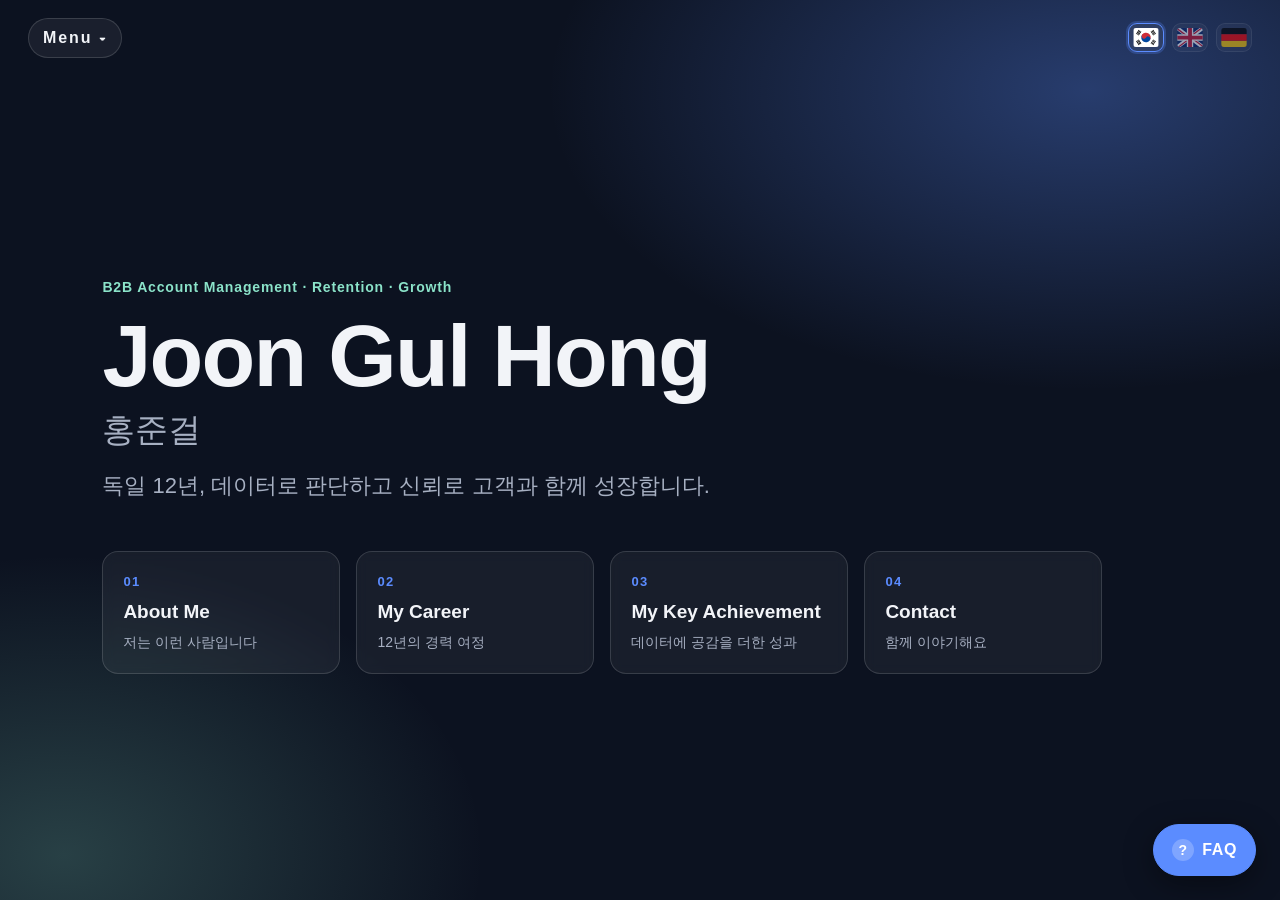
==== index.html @ 16aa74fd "Show FAQ widget on every page; close it when an answer link is followed Co-Authored-By: Claude Sonne" ====
<!doctype html>
<html lang="ko">
<head>
  <meta charset="utf-8">
  <meta name="viewport" content="width=device-width, initial-scale=1">
  <title>Joon Gul Hong | Portfolio</title>
  <meta name="description" content="Joon Gul Hong - B2B Account Management Portfolio">
  <link rel="stylesheet" href="style.css?v=20">
</head>
<body class="home">
  <header class="top">
    <div class="dropdown" id="menu">
      <button class="brand" id="menu-btn" type="button" aria-haspopup="true" aria-expanded="false" aria-controls="menu-list">
        <span data-ko="Menu" data-en="Menu" data-de="Menü">Menu</span> <span class="caret" aria-hidden="true">▾</span>
      </button>
      <ul class="menu-list" id="menu-list" hidden>
        <li><a href="index.html" aria-current="page" data-ko="Home" data-en="Home" data-de="Startseite">Home</a></li>
        <li><a href="about.html" data-ko="About Me" data-en="About Me" data-de="Über mich">About Me</a></li>
        <li><a href="career.html" data-ko="My Career" data-en="My Career" data-de="Mein Werdegang">My Career</a></li>
        <li><a href="achievements.html" data-ko="My Key Achievement" data-en="My Key Achievement" data-de="Meine wichtigsten Erfolge">My Key Achievement</a></li>
        <li><a href="contact.html" data-ko="Contact" data-en="Contact" data-de="Kontakt">Contact</a></li>
      </ul>
    </div>
    <div class="langs" role="group" aria-label="Language">
      <button type="button" class="flag" data-lang="ko" aria-pressed="true" aria-label="한국어" title="한국어"><img src="images/flags/kr.svg" alt="" width="26" height="19"></button>
      <button type="button" class="flag" data-lang="en" aria-pressed="false" aria-label="English" title="English"><img src="images/flags/gb.svg" alt="" width="26" height="19"></button>
      <button type="button" class="flag" data-lang="de" aria-pressed="false" aria-label="Deutsch" title="Deutsch"><img src="images/flags/de.svg" alt="" width="26" height="19"></button>
    </div>
  </header>

  <main class="slide">
    <!-- 이미지 자리: 나중에 background-image 로 사진을 넣을 곳 -->
    <div class="hero-bg" aria-hidden="true"></div>

    <section class="intro">
      <p class="eyebrow" data-ko="B2B Account Management · Retention · Growth" data-en="B2B Account Management · Retention · Growth" data-de="B2B-Account-Management · Kundenbindung · Wachstum">B2B Account Management · Retention · Growth</p>
      <h1>Joon Gul Hong <span>홍준걸</span></h1>
      <p class="tagline"
         data-ko="독일 12년, 데이터로 판단하고 신뢰로 고객과 함께 성장합니다."
         data-en="12 years in Germany. I decide with data and grow with customers through trust." data-de="12 Jahre in Deutschland. Ich entscheide auf Basis von Daten und wachse mit meinen Kunden durch Vertrauen.">독일 12년, 데이터로 판단하고 신뢰로 고객과 함께 성장합니다.</p>
    </section>

    <nav class="menu" aria-label="Main menu">
      <a class="tile" href="about.html">
        <span class="num">01</span>
        <strong data-ko="About Me" data-en="About Me" data-de="Über mich">About Me</strong>
        <small data-ko="저는 이런 사람입니다" data-en="Who I am" data-de="Wer ich bin">저는 이런 사람입니다</small>
      </a>
      <a class="tile" href="career.html">
        <span class="num">02</span>
        <strong data-ko="My Career" data-en="My Career" data-de="Mein Werdegang">My Career</strong>
        <small data-ko="12년의 경력 여정" data-en="A 12-year journey" data-de="Eine zwölfjährige Reise">12년의 경력 여정</small>
      </a>
      <a class="tile" href="achievements.html">
        <span class="num">03</span>
        <strong data-ko="My Key Achievement" data-en="My Key Achievement" data-de="Meine wichtigsten Erfolge">My Key Achievement</strong>
        <small data-ko="데이터에 공감을 더한 성과" data-en="Results: data, with empathy" data-de="Ergebnisse: Daten mit Empathie">데이터에 공감을 더한 성과</small>
      </a>
      <a class="tile" href="contact.html">
        <span class="num">04</span>
        <strong data-ko="Contact" data-en="Contact" data-de="Kontakt">Contact</strong>
        <small data-ko="함께 이야기해요" data-en="Let's talk" data-de="Sprechen wir miteinander">함께 이야기해요</small>
      </a>
    </nav>
  </main>

  <script src="script.js?v=16"></script>
  <script src="faq.js?v=2"></script>
</body>
</html>
---- style.css ----
/* ===== 색상 (여기 값만 바꾸면 전체 분위기가 바뀝니다) ===== */
:root{
  --bg:#0c1220;
  --fg:#f2f4f8;
  --muted:#a7b0c2;
  --line:rgba(255,255,255,.14);
  --accent:#5b8cff;
  --accent2:#8be3c9;
}

*{box-sizing:border-box}
html,body{height:100%}
body{
  margin:0;background:var(--bg);color:var(--fg);
  font:16px/1.6 -apple-system,BlinkMacSystemFont,"Pretendard","Apple SD Gothic Neo","Noto Sans KR","Segoe UI",sans-serif;
}
a{color:inherit;text-decoration:none}
/* 한국어가 단어 중간에서 줄바꿈되지 않게 */
body{word-break:keep-all;overflow-wrap:break-word}

/* 상단 바 */
.top{
  position:fixed;top:0;left:0;right:0;z-index:5;
  display:flex;justify-content:space-between;align-items:center;
  padding:18px 28px;
}
/* JGH 드롭다운 메뉴 */
.dropdown{position:relative}
.brand{
  font:inherit;font-weight:800;letter-spacing:.12em;color:var(--fg);
  background:rgba(255,255,255,.06);border:1px solid var(--line);
  border-radius:999px;padding:6px 14px;cursor:pointer;
}
.brand:hover,.brand[aria-expanded="true"]{background:rgba(255,255,255,.14)}
.caret{display:inline-block;font-size:.8em;transition:transform .2s}
.brand[aria-expanded="true"] .caret{transform:rotate(180deg)}
.menu-list{
  position:absolute;top:calc(100% + 8px);left:0;min-width:220px;
  margin:0;padding:8px;list-style:none;
  background:rgba(18,24,40,.96);backdrop-filter:blur(8px);
  border:1px solid var(--line);border-radius:14px;
  box-shadow:0 12px 32px rgba(0,0,0,.4);
}
.menu-list[hidden]{display:none}
.menu-list a{display:block;padding:10px 14px;border-radius:10px;font-size:15px}
.menu-list a:hover,.menu-list a:focus-visible{background:rgba(91,140,255,.18);outline:none}
/* 언어 선택: 국기 버튼 3개 */
.langs{display:flex;gap:8px}
.flag{
  padding:4px;border:1px solid var(--line);background:rgba(255,255,255,.06);
  border-radius:9px;cursor:pointer;line-height:0;opacity:.55;
  transition:opacity .2s,border-color .2s,transform .2s;
}
.flag img{display:block;border-radius:3px}
.flag:hover{opacity:1;transform:translateY(-1px)}
.flag[aria-pressed="true"]{opacity:1;border-color:var(--accent);box-shadow:0 0 0 2px rgba(91,140,255,.25)}
.flag:focus-visible{outline:2px solid var(--accent);outline-offset:2px}

/* 슬라이드 한 장 = 화면 한 장 */
.slide{
  position:relative;min-height:100vh;overflow:hidden;
  display:flex;flex-direction:column;justify-content:center;gap:48px;
  padding:110px 8vw 60px;
}
.hero-bg{
  position:absolute;inset:0;z-index:0;
  background:
    radial-gradient(900px 500px at 85% 10%, rgba(91,140,255,.35), transparent 60%),
    radial-gradient(700px 500px at 5% 95%, rgba(139,227,201,.22), transparent 60%),
    var(--bg);
  /* 사진을 넣을 때는 아래 줄의 주석을 풀고 파일명을 바꾸세요
  background-image:linear-gradient(rgba(12,18,32,.72),rgba(12,18,32,.88)), url("images/hero.jpg");
  background-size:cover;background-position:center; */
}
.intro,.menu{position:relative;z-index:1}

.eyebrow{color:var(--accent2);font-weight:600;letter-spacing:.06em;margin:0 0 12px;font-size:14px}
h1{font-size:clamp(40px,8vw,88px);line-height:1.05;margin:0 0 20px;letter-spacing:-.02em}
h1 span{display:block;font-size:.38em;font-weight:500;color:var(--muted);margin-top:10px;letter-spacing:0}
.tagline{font-size:clamp(17px,2.2vw,22px);color:var(--muted);max-width:640px;margin:0}

/* 4개 메뉴 타일 */
.menu{display:grid;grid-template-columns:repeat(auto-fit,minmax(200px,1fr));gap:16px;max-width:1000px}
.tile{
  display:flex;flex-direction:column;gap:4px;
  padding:20px;border:1px solid var(--line);border-radius:16px;
  background:rgba(255,255,255,.05);backdrop-filter:blur(6px);
  transition:transform .2s, border-color .2s, background .2s;
}
.tile:hover{transform:translateY(-4px);border-color:var(--accent);background:rgba(91,140,255,.12)}
.tile .num{color:var(--accent);font-weight:700;font-size:13px;letter-spacing:.1em}
.tile strong{font-size:19px}
.tile small{color:var(--muted);font-size:14px}

/* 현재 보고 있는 페이지 표시 */
.menu-list a[aria-current="page"]{color:var(--accent2);font-weight:600}

/* ===== 서브페이지 공통 ===== */
.page{scroll-snap-type:y proximity}
.page .hero-bg{position:fixed}
.page h1{font-size:clamp(32px,6vw,64px);line-height:1.2}
.sec{
  position:relative;z-index:1;max-width:1560px;margin:0 auto;
  padding:64px clamp(24px,7vw,120px);scroll-snap-align:start;
}
.sec.first{padding-top:150px}
.sec.last{padding-bottom:120px}
.sec h2{font-size:clamp(26px,4vw,40px);margin:0 0 28px;letter-spacing:-.01em}
.lead2{color:var(--muted);margin:-12px 0 28px;max-width:640px}

.cards3{display:grid;grid-template-columns:repeat(auto-fit,minmax(240px,1fr));gap:16px}
.card{
  padding:24px;border:1px solid var(--line);border-radius:16px;
  background:rgba(255,255,255,.05);backdrop-filter:blur(6px);
}
.card .num{color:var(--accent);font-weight:700;font-size:13px;letter-spacing:.1em}
.card h3{margin:6px 0 10px;font-size:20px}
.card p{margin:0;color:var(--muted);font-size:15px}

/* ===== 뒤집히는 카드 (클릭하면 회전) ===== */
.flip-grid{display:grid;grid-template-columns:repeat(2,1fr);gap:16px}
.flip{
  perspective:1000px;width:100%;height:190px;padding:0;border:0;
  background:none;color:inherit;font:inherit;text-align:left;cursor:pointer;
  -webkit-tap-highlight-color:transparent;
}
.flip-inner{
  position:relative;display:block;width:100%;height:100%;
  transition:transform .6s cubic-bezier(.4,.2,.2,1);transform-style:preserve-3d;
}
.flip[aria-pressed="true"] .flip-inner{transform:rotateY(180deg)}
.flip.tall{height:240px}
.flip:focus-visible{outline:2px solid var(--accent);outline-offset:4px;border-radius:18px}
.face{
  position:absolute;inset:0;display:flex;flex-direction:column;justify-content:center;gap:8px;
  padding:24px;border:1px solid var(--line);border-radius:16px;
  background:rgba(255,255,255,.05);backdrop-filter:blur(6px);
  backface-visibility:hidden;-webkit-backface-visibility:hidden;
}
.face .num{color:var(--accent);font-weight:700;font-size:13px;letter-spacing:.1em}
.face .ft{font-size:clamp(19px,2.4vw,23px);line-height:1.35}
.face .hint{position:absolute;right:18px;bottom:14px;color:var(--muted);font-size:18px}
.flip:hover .front{border-color:var(--accent);background:rgba(91,140,255,.12)}
.face.back{
  transform:rotateY(180deg);border-color:var(--accent2);
  background:rgba(139,227,201,.1);
}
.face .fb{font-size:clamp(16px,2vw,19px);line-height:1.6}
@media (prefers-reduced-motion:reduce){.flip-inner{transition:none}}

.quote{
  margin:0;padding:12px 0 12px 28px;border-left:3px solid var(--accent2);
}
.quote p{margin:0 0 16px;font-size:clamp(21px,3.2vw,32px);line-height:1.5;font-weight:600}
.quote cite{display:block;font-style:normal;color:var(--muted);font-size:14px}

.journey{list-style:none;margin:0;padding:0 0 0 22px;border-left:1px solid var(--line)}
.journey li{position:relative;padding:0 0 28px 24px}
/* 반짝이는 도트: 클릭하면 팝업이 열립니다 */
.jbtn{
  display:block;width:100%;padding:0;border:0;background:none;color:inherit;
  font:inherit;text-align:left;cursor:pointer;-webkit-tap-highlight-color:transparent;
}
.jbtn:focus-visible{outline:2px solid var(--accent);outline-offset:6px;border-radius:8px}
.journey .dot{
  position:absolute;left:-29px;top:6px;width:13px;height:13px;border-radius:50%;
  background:var(--accent);animation:twinkle 2.2s ease-in-out infinite;
}
.journey li:nth-child(2) .dot{animation-delay:.4s}
.journey li:nth-child(3) .dot{animation-delay:.8s}
.journey li:nth-child(4) .dot{animation-delay:1.2s}
.journey li:nth-child(5) .dot{animation-delay:1.6s}
@keyframes twinkle{
  0%{box-shadow:0 0 0 0 rgba(91,140,255,.7);filter:brightness(1)}
  45%{filter:brightness(1.6)}
  75%{box-shadow:0 0 0 13px rgba(91,140,255,0)}
  100%{box-shadow:0 0 0 0 rgba(91,140,255,0);filter:brightness(1)}
}
.jbtn:hover .dot{background:var(--accent2)}
.jbtn:hover .jtext{color:var(--accent2)}
@media (prefers-reduced-motion:reduce){
  .journey .dot{animation:none;box-shadow:0 0 0 4px rgba(91,140,255,.25)}
  .jdialog[open]{animation:none}
}

/* 팝업 (사진 + 설명) */
.jdialog{
  padding:0;border:1px solid var(--line);border-radius:20px;
  background:#111827;color:var(--fg);width:min(92vw,900px);max-height:90vh;
  overflow:auto;box-shadow:0 24px 80px rgba(0,0,0,.6);
}
.jdialog::backdrop{background:rgba(4,7,14,.72);backdrop-filter:blur(4px)}
.jdialog[open]{animation:jpop .28s ease-out}
@keyframes jpop{from{opacity:0;transform:translateY(12px) scale(.98)}to{opacity:1;transform:none}}
html:has(dialog[open]){overflow:hidden}
.jclose{
  position:absolute;top:12px;right:12px;z-index:2;width:38px;height:38px;
  border-radius:50%;border:1px solid var(--line);background:rgba(10,14,26,.7);
  color:var(--fg);font-size:16px;cursor:pointer;
}
.jclose:hover{background:rgba(255,255,255,.16)}
.jd-grid{display:grid;grid-template-columns:1fr}
.jd-photo{
  position:relative;height:250px;
  background:linear-gradient(135deg,#1c2a4a,#0e1424 60%,#1f3b37);
}
.jd-photo img{position:absolute;inset:0;width:100%;height:100%;object-fit:cover;display:block}
.jd-photo.noimg img{display:none}
.jd-body{padding:28px 26px 30px}
.d-title{margin:0 0 8px;font-size:clamp(22px,3vw,28px);line-height:1.3}
.d-lead{margin:0 0 16px;color:var(--accent2);font-weight:600}
.d-story{margin:0 0 22px;line-height:1.8}
.d-label{display:block;margin:0 0 8px;color:var(--muted);font-size:13px;letter-spacing:.04em}
.d-built{list-style:none;margin:0;padding:0;display:flex;flex-wrap:wrap;gap:8px}
.d-built li{
  border:1px solid var(--line);background:rgba(255,255,255,.06);
  border-radius:999px;padding:4px 12px;font-size:14px;
}
@media(min-width:760px){
  .jd-grid{grid-template-columns:1fr 1.15fr}
  .jd-photo{height:auto;min-height:480px}
  .jd-body{padding:44px 36px 40px;align-self:center}
}
.journey .when{display:block;color:var(--accent2);font-weight:700;font-size:14px;letter-spacing:.04em}
.jtext{display:block;margin:2px 0 0;max-width:640px;transition:color .2s}

.next-row{display:flex;gap:12px;flex-wrap:wrap}
.btn{
  display:inline-block;padding:12px 20px;border-radius:12px;font-weight:600;
  background:var(--accent);color:#fff;transition:filter .2s;
}
.btn:hover{filter:brightness(1.12)}
.btn.ghost{background:transparent;color:var(--fg);border:1px solid var(--line)}

/* ===== My Career: 내용 길이에 맞춰 높이가 자동으로 정해지는 카드 ===== */
.flip.cf,.flip.tall.cf{height:auto;display:flex}
.cf .flip-inner{display:grid;height:auto;flex:1}
.cf .face{position:relative;inset:auto;grid-area:1/1;justify-content:flex-start;padding:24px 24px 44px}
.cf .face.front{justify-content:center}
.cf .role{color:var(--accent2);font-size:15px;font-weight:600}
.cf .fi{color:var(--muted);font-size:15px;line-height:1.55}
.cf .fl{display:block;position:relative;padding-left:16px;font-size:15px;line-height:1.6}
.cf .fl::before{content:"•";position:absolute;left:0;color:var(--accent2)}
.cf .face.back{justify-content:center;gap:10px}
.sub{font-size:clamp(20px,2.6vw,26px);margin:56px 0 18px}
.lead2.tight{margin-top:-6px}
.flip-grid.g3{grid-template-columns:repeat(auto-fit,minmax(280px,1fr))}
.stats{display:grid;grid-template-columns:repeat(auto-fit,minmax(min(100%,240px),1fr));gap:16px}
.stat{padding:22px;border:1px solid var(--line);border-radius:16px;background:rgba(255,255,255,.05);backdrop-filter:blur(6px)}
.stat .big{display:block;font-size:clamp(30px,4vw,42px);font-weight:800;color:var(--accent2);letter-spacing:-.02em;line-height:1.1}
.stat .slbl{display:block;margin-top:8px;color:var(--muted);font-size:15px;line-height:1.5}
.ujourney{list-style:none;margin:0;padding:0 0 0 22px;border-left:2px solid var(--line)}
.ustep{position:relative;padding:0 0 22px 22px}
.ustep:last-child{padding-bottom:0}
.ustep::before{content:"";position:absolute;left:-30px;top:6px;width:12px;height:12px;border-radius:50%;background:var(--accent);box-shadow:0 0 0 4px rgba(91,140,255,.2)}
.ustep .when{display:block;color:var(--accent2);font-weight:700;font-size:14px;letter-spacing:.04em}
.utext{display:block;max-width:640px}

/* 경력 사이의 이야기(공백기) */
.interlude{position:relative;padding:24px 24px 24px 28px;border:1px dashed var(--accent);border-radius:16px;background:rgba(91,140,255,.07)}
.flip-grid > .interlude{grid-column:1/-1}
.interlude .eyebrow{margin:0 0 6px}
.interlude h3{margin:0 0 8px;font-size:clamp(20px,2.6vw,26px)}
.interlude .ilead{margin:0 0 14px;color:var(--fg);max-width:720px}
.ilist{display:block}
.il{display:block;position:relative;padding-left:16px;margin-top:6px;color:var(--muted);font-size:15px;line-height:1.6;max-width:720px}
.il::before{content:"•";position:absolute;left:0;color:var(--accent)}

/* ===== My Key Achievement ===== */
.crisis{display:grid;grid-template-columns:repeat(auto-fit,minmax(200px,1fr));gap:16px;margin:0 0 40px}
.cbox{padding:22px;border:1px solid var(--line);border-radius:16px;background:rgba(255,255,255,.05);backdrop-filter:blur(6px)}
.cbox.done{border-color:var(--accent2);background:rgba(139,227,201,.1)}
.cbig{display:block;font-size:clamp(34px,5vw,52px);font-weight:800;letter-spacing:-.02em;line-height:1.1;color:var(--fg)}
.cbox.done .cbig{color:var(--accent2)}
.cunit{font-size:.45em;font-weight:700;margin-left:6px;color:var(--muted)}
.clbl{display:block;margin-top:8px;color:var(--muted);font-size:15px;line-height:1.5}
.scenes{list-style:none;margin:0;padding:0 0 0 22px;border-left:2px solid var(--line)}
.scene{position:relative;padding:0 0 30px 22px;max-width:760px}
.scene:last-child{padding-bottom:6px}
.scene::before{content:"";position:absolute;left:-30px;top:6px;width:12px;height:12px;border-radius:50%;background:var(--accent);box-shadow:0 0 0 4px rgba(91,140,255,.2)}
.sno{color:var(--accent);font-weight:700;font-size:13px;letter-spacing:.1em;margin-right:10px}
.stag{color:var(--accent2);font-weight:700;font-size:14px;letter-spacing:.04em}
.scene h3,.lesson h3{margin:6px 0 8px;font-size:clamp(20px,2.6vw,26px);line-height:1.3}
.scene p,.lesson p{margin:0;color:var(--muted);line-height:1.7}
.fig{margin:40px 0;padding:24px;border:1px solid var(--line);border-radius:16px;background:rgba(255,255,255,.04)}
.fig figcaption{margin-top:14px;color:var(--muted);font-size:14px;line-height:1.6}
.diagram{display:block;width:100%;height:auto}
.dg-cap{fill:var(--accent2);font-size:15px;font-weight:700}
.dg-t{fill:var(--fg);font-size:15px;font-weight:600}
.dg-t.me{fill:#0c1220}
.dg-node{fill:rgba(255,255,255,.06);stroke:var(--line);stroke-width:1.5}
.dg-node.me{fill:var(--accent2);stroke:var(--accent2)}
.dg-dash{stroke:var(--muted);stroke-width:1.5;stroke-dasharray:5 6}
.dg-dot{fill:rgba(91,140,255,.2);stroke:var(--accent);stroke-width:1.5}
.dg-n{fill:var(--fg);font-size:13px;font-weight:700}
.dg-sep{stroke:var(--line);stroke-width:1}
.dg-link{stroke:var(--accent2);stroke-width:2.5;stroke-linecap:round;filter:drop-shadow(0 0 5px rgba(139,227,201,.7))}
.dg-badge{fill:#0c1220;stroke:var(--accent2);stroke-width:1.5}
.dg-b{fill:var(--accent2);font-size:13px;font-weight:700}
.bars-t{margin:0 0 16px;font-weight:700}
.bar{display:grid;grid-template-columns:minmax(120px,200px) 1fr auto;gap:14px;align-items:center;margin:0 0 12px}
.bar .bl{color:var(--muted);font-size:15px}
.bar .bt{display:block;height:18px;border-radius:9px;background:rgba(255,255,255,.07);overflow:hidden}
.bar .bt i{display:block;height:100%;width:var(--w);border-radius:9px;background:var(--accent);transition:width 1.1s cubic-bezier(.2,.7,.2,1)}
.bar.hi .bt i{background:var(--accent2)}
.bar b{font-size:15px;min-width:90px;text-align:right}
.js-anim .bar .bt i{width:0}
.js-anim .bars.in .bar .bt i{width:var(--w)}
.lesson{margin-top:40px;display:grid;grid-template-columns:1fr;gap:20px;align-items:center;padding:28px;border:1px solid var(--accent2);border-radius:18px;background:rgba(139,227,201,.07)}
.lesson-art{max-width:300px;margin:0 auto}
.hands{display:block;width:70%;max-width:220px;height:auto;margin:0 auto;color:var(--accent2);filter:drop-shadow(0 0 8px rgba(139,227,201,.6))}
.lesson-art{padding:24px 0;background:radial-gradient(circle at 50% 50%,rgba(139,227,201,.28),transparent 62%)}
@media(min-width:760px){.lesson{grid-template-columns:300px 1fr;gap:36px;padding:36px}}
.sec.summary{padding-top:96px}
.sec.summary .lead2{max-width:none}
.sum-story{max-width:none;margin:0 0 36px;font-size:clamp(16px,1.9vw,19px);line-height:1.8;color:var(--fg)}
.sum-grid{display:grid;grid-template-columns:repeat(auto-fit,minmax(240px,1fr));gap:16px;margin:0 0 28px}
.sum-card{padding:22px;border:1px solid var(--line);border-radius:16px;background:rgba(255,255,255,.05)}
.sum-card .sno{display:block;margin:0 0 10px}
.sum-card b{display:block;font-size:18px;margin-bottom:8px}
.sum-card p{margin:0;color:var(--muted);line-height:1.6;font-size:15px}
.sum-me{padding:28px;border:1px solid var(--accent2);border-radius:18px;background:rgba(139,227,201,.07)}
.sum-me .ltag{border-color:var(--accent2);color:var(--accent2);margin-bottom:12px}
.sum-me p{margin:0;max-width:none;font-size:clamp(16px,1.9vw,19px);line-height:1.8}
.sum-me p+p{margin-top:16px;color:var(--muted)}
.sum-me .sum-punch{font-size:clamp(20px,2.8vw,28px);font-weight:700;line-height:1.45;letter-spacing:-.01em;color:var(--fg)}
.lens{display:grid;grid-template-columns:repeat(auto-fit,minmax(260px,1fr));gap:16px;margin:0 0 36px}
.lcard{padding:22px;border:1px solid var(--line);border-radius:16px;background:rgba(255,255,255,.05)}
.lcard.emp{border-color:var(--accent2);background:rgba(139,227,201,.09)}
.ltag{display:inline-block;margin-bottom:8px;padding:2px 10px;border-radius:999px;border:1px solid var(--accent);color:var(--accent);font-size:12px;font-weight:700;letter-spacing:.06em}
.lcard.emp .ltag{border-color:var(--accent2);color:var(--accent2)}
.lcard b{display:block;font-size:18px;margin-bottom:6px}
.lcard p{margin:0;color:var(--muted);line-height:1.6}

/* Case 02: 꺾은선 그래프와 비교표 */
.lc-grid{stroke:var(--line);stroke-width:1;stroke-dasharray:4 6}
.lc-base{stroke:var(--muted);stroke-width:1.5}
.lc-y{fill:var(--muted);font-size:14px}
.lc-down{fill:none;stroke:#ff8a8a;stroke-width:3;stroke-linecap:round}
.lc-up{fill:none;stroke:var(--accent2);stroke-width:3;stroke-linecap:round;filter:drop-shadow(0 0 5px rgba(139,227,201,.6))}
.lc-pt{fill:#0c1220;stroke:var(--accent);stroke-width:3}
.lc-pt.bad{stroke:#ff8a8a}.lc-pt.good{stroke:var(--accent2)}
.lc-band{fill:rgba(139,227,201,.18);stroke:var(--accent2);stroke-width:1.5;stroke-dasharray:4 3}
.lc-v{fill:var(--fg);font-size:18px;font-weight:700}
.lc-v.bad{fill:#ff8a8a}.lc-v.good{fill:var(--accent2)}
.lc-x{fill:var(--muted);font-size:14px}
.cmp{display:grid;gap:0}
.crow{display:grid;grid-template-columns:minmax(70px,.8fr) 1.2fr 1.4fr;gap:12px;padding:12px 0;border-top:1px solid var(--line);align-items:start;font-size:15px;line-height:1.5}
.crow:first-child{border-top:0}
.crow .cl{font-weight:700}
.crow .cb{color:var(--muted)}
.crow .ca{color:var(--accent2)}
.crow.chead{font-size:13px;font-weight:700;letter-spacing:.06em;padding-top:0}

/* Case 03: 개념도, 시도 단계, 거래 조건표 */
.matrix .mx-quad{fill:rgba(139,227,201,.09);stroke:var(--accent2);stroke-width:1.5;stroke-dasharray:5 5}
.matrix .mx-axis{stroke:var(--muted);stroke-width:1.5}
.matrix .mx-mid{stroke:var(--line);stroke-width:1;stroke-dasharray:4 6}
.matrix .mx-ax{fill:var(--muted);font-size:14px}
.matrix .mx-pt{fill:rgba(255,255,255,.08);stroke:var(--muted);stroke-width:2}
.matrix .mx-pt.hi{fill:rgba(139,227,201,.3);stroke:var(--accent2);stroke-width:3;filter:drop-shadow(0 0 8px rgba(139,227,201,.7))}
.matrix .mx-lb{fill:var(--fg);font-size:15px;font-weight:700}
.matrix .mx-lb.hi{fill:var(--accent2)}
.matrix .mx-sb{fill:var(--muted);font-size:13px}
.attempts{display:grid;grid-template-columns:repeat(auto-fit,minmax(210px,1fr));gap:16px;margin:0 0 44px}
.att{position:relative;padding:20px 20px 22px;border:1px solid var(--line);border-radius:16px;background:rgba(255,255,255,.05)}
.att::before{content:"";position:absolute;right:18px;top:18px;width:10px;height:10px;border-radius:50%;background:var(--accent);animation:twinkle 2.4s ease-in-out infinite}
.att .an{display:block;color:var(--accent);font-weight:700;font-size:13px;letter-spacing:.1em;margin-bottom:8px}
.att p{margin:0;color:var(--muted);line-height:1.6;font-size:15px}
.att.last{border-color:var(--accent2);background:rgba(139,227,201,.1)}
.att.last::before{background:var(--accent2)}
.att.last .an{color:var(--accent2)}
.cmp.two .crow{grid-template-columns:1fr 1fr}
@media(prefers-reduced-motion:reduce){.att::before{animation:none}}

@media(prefers-reduced-motion:reduce){.bar .bt i{transition:none}}
/* 넓은 화면: 글과 그림을 나란히 놓아 스크롤을 줄입니다 */
.split{display:grid;grid-template-columns:minmax(0,1fr);gap:32px}
.split .sub{margin-top:0}
@media(min-width:1100px){
  .split{grid-template-columns:minmax(0,1.05fr) minmax(0,1fr);gap:56px;align-items:start}
  .split>.fig{margin:0;position:sticky;top:96px}
  .lead2{max-width:760px}
}

@media(max-width:600px){.bar{grid-template-columns:1fr auto}.bar .bl{grid-column:1/-1}.bar .bt{grid-column:1}.fig{padding:16px}}

@media(max-width:600px){
  .flip-grid{grid-template-columns:1fr}
  .flip{height:170px}
  .flip.tall{height:230px}
  .sec{padding:56px 24px}
  .sec.first{padding-top:120px}
  .slide{padding:96px 24px 40px;gap:36px}
  .top{padding:14px 18px}
}

/* ===== My Career v2: 세로 타임라인 + Uber 상세 ===== */
.tl{position:relative;max-width:1040px;margin-top:8px;padding-left:34px;border-left:2px solid var(--line);display:grid;gap:18px}
.tl-item{position:relative}
.tl-item::before{content:"";position:absolute;left:-41px;top:30px;width:12px;height:12px;border-radius:50%;background:var(--accent);box-shadow:0 0 0 4px rgba(91,140,255,.2)}
.tl-item.gap::before{background:var(--bg);border:2px solid var(--accent);box-sizing:border-box;box-shadow:none}
.tl-item.hl::before{background:var(--accent2);box-shadow:0 0 0 5px rgba(139,227,201,.25)}
.tl-item.hl .face.front{border-color:var(--accent2);background:rgba(139,227,201,.07)}
.tl-item.branch{padding-left:28px}
.tl-item.branch::before{width:8px;height:8px;left:-39px;top:34px;background:transparent;border:2px solid var(--accent);box-sizing:content-box;box-shadow:none}
.btag{display:block;margin:0 0 8px;color:var(--accent2);font-size:13px;font-weight:600;letter-spacing:.02em}
.jump{display:inline-block;margin:10px 0 0 4px;color:var(--accent2);font-weight:600;font-size:14px}
.jump:hover{text-decoration:underline}
#uber{scroll-margin-top:84px}
.ujourney.rich .ustep{padding-bottom:36px}
.ujourney.rich .ustep:last-child{padding-bottom:0}
.urole{display:block;margin-top:2px;font-size:clamp(18px,2vw,22px);line-height:1.35}
.usub{display:block;margin:2px 0 8px;color:var(--accent2);font-size:15px;font-weight:600}
.ustep .utext{color:var(--muted);font-size:15px;line-height:1.6;margin-bottom:2px}
.ustep .ilist{margin-top:10px}
.ustep .il{color:var(--fg)}
.ustep.minor .urole{font-size:16px;color:var(--muted);font-weight:600}
.ustep.minor::before{width:8px;height:8px;background:transparent;border:2px solid var(--accent);box-shadow:none;box-sizing:content-box}
@media(min-width:1100px){.split>.sticky{position:sticky;top:96px}}
@media(max-width:600px){.tl{padding-left:26px}.tl-item::before{left:-33px}.tl-item.branch{padding-left:16px}.tl-item.branch::before{left:-31px}}

/* ===== Contact 페이지 ===== */
.ccards{display:grid;grid-template-columns:repeat(auto-fit,minmax(260px,1fr));gap:16px}
.ccard{display:flex;flex-direction:column;align-items:flex-start;gap:10px;padding:24px;border:1px solid var(--line);border-radius:16px;background:rgba(255,255,255,.05)}
.ccard[hidden]{display:none}
.ctag{display:inline-block;padding:2px 10px;border-radius:999px;border:1px solid var(--accent);color:var(--accent);font-size:12px;font-weight:700;letter-spacing:.06em}
.cval{font-size:clamp(17px,2vw,20px);font-weight:700;word-break:break-all;color:var(--fg)}
.cval:hover{color:var(--accent2)}
.cval[hidden]{display:none}
.cnote{color:var(--muted);font-size:14px}
.cbtn{font:inherit;font-weight:700;color:var(--fg);padding:10px 18px;border-radius:999px;border:1px solid var(--accent2);background:rgba(139,227,201,.1);cursor:pointer}
.cbtn:hover{background:rgba(139,227,201,.2)}
.cbtn[hidden]{display:none}
.cempty{color:var(--muted)}

/* ===== FAQ 위젯 ===== */
.faq-fab{position:fixed;right:24px;bottom:24px;z-index:30;display:flex;align-items:center;gap:8px;padding:12px 18px;border-radius:999px;border:1px solid var(--accent);background:var(--accent);color:#fff;font:inherit;font-weight:800;letter-spacing:.04em;cursor:pointer;box-shadow:0 8px 30px rgba(0,0,0,.4)}
.faq-fab:hover{filter:brightness(1.1)}
.faq-fab:focus-visible,.faq-chip:focus-visible,.faq-close:focus-visible,.faq-input:focus-visible,.faq-send:focus-visible{outline:2px solid var(--accent2);outline-offset:2px}
.faq-fab-ico{display:inline-grid;place-items:center;width:22px;height:22px;border-radius:50%;background:rgba(255,255,255,.22);font-size:14px}
.faq-panel{position:fixed;right:24px;bottom:84px;z-index:30;width:min(400px,calc(100vw - 32px));max-height:min(620px,calc(100vh - 120px));display:flex;flex-direction:column;border:1px solid var(--line);border-radius:18px;background:rgba(12,18,32,.97);backdrop-filter:blur(10px);box-shadow:0 18px 50px rgba(0,0,0,.55);overflow:hidden}
.faq-panel[hidden]{display:none}
.faq-head{display:flex;justify-content:space-between;align-items:center;padding:14px 16px;border-bottom:1px solid var(--line)}
.faq-title{font-size:16px}
.faq-close{font:inherit;color:var(--muted);background:none;border:0;cursor:pointer;font-size:16px;padding:4px 8px;border-radius:8px}
.faq-close:hover{color:var(--fg)}
.faq-log{flex:1 1 auto;min-height:120px;overflow-y:auto;padding:14px 16px;display:flex;flex-direction:column;gap:10px}
.faq-b{max-width:92%;padding:10px 14px;border-radius:14px;font-size:15px;line-height:1.6}
.faq-b p{margin:0}
.faq-b.bot{align-self:flex-start;background:rgba(255,255,255,.07);border:1px solid var(--line)}
.faq-b.me{align-self:flex-end;background:rgba(91,140,255,.22);border:1px solid var(--accent)}
.faq-go{display:inline-block;margin-top:10px;padding:6px 12px;border-radius:999px;border:1px solid var(--accent2);color:var(--accent2);font-weight:700;font-size:14px}
.faq-go:hover{background:rgba(139,227,201,.14)}
.faq-chips{display:flex;flex-wrap:wrap;gap:8px;padding:0 16px 12px;max-height:132px;overflow-y:auto}
.faq-chip{font:inherit;font-size:13px;color:var(--fg);padding:6px 12px;border-radius:999px;border:1px solid var(--line);background:rgba(255,255,255,.05);cursor:pointer;text-align:left}
.faq-chip:hover{border-color:var(--accent);background:rgba(91,140,255,.14)}
.faq-form{display:flex;gap:8px;padding:12px 16px;border-top:1px solid var(--line)}
.faq-input{flex:1;min-width:0;font:inherit;font-size:15px;color:var(--fg);padding:10px 12px;border-radius:12px;border:1px solid var(--line);background:rgba(255,255,255,.06)}
.faq-send{font:inherit;font-weight:700;color:#fff;padding:10px 16px;border-radius:12px;border:0;background:var(--accent);cursor:pointer}
.faq-send:hover{filter:brightness(1.1)}
.faq-note{margin:0;padding:0 16px 12px;color:var(--muted);font-size:12px}
@media (max-width:520px){.faq-fab{right:16px;bottom:16px}.faq-panel{right:16px;bottom:72px}}
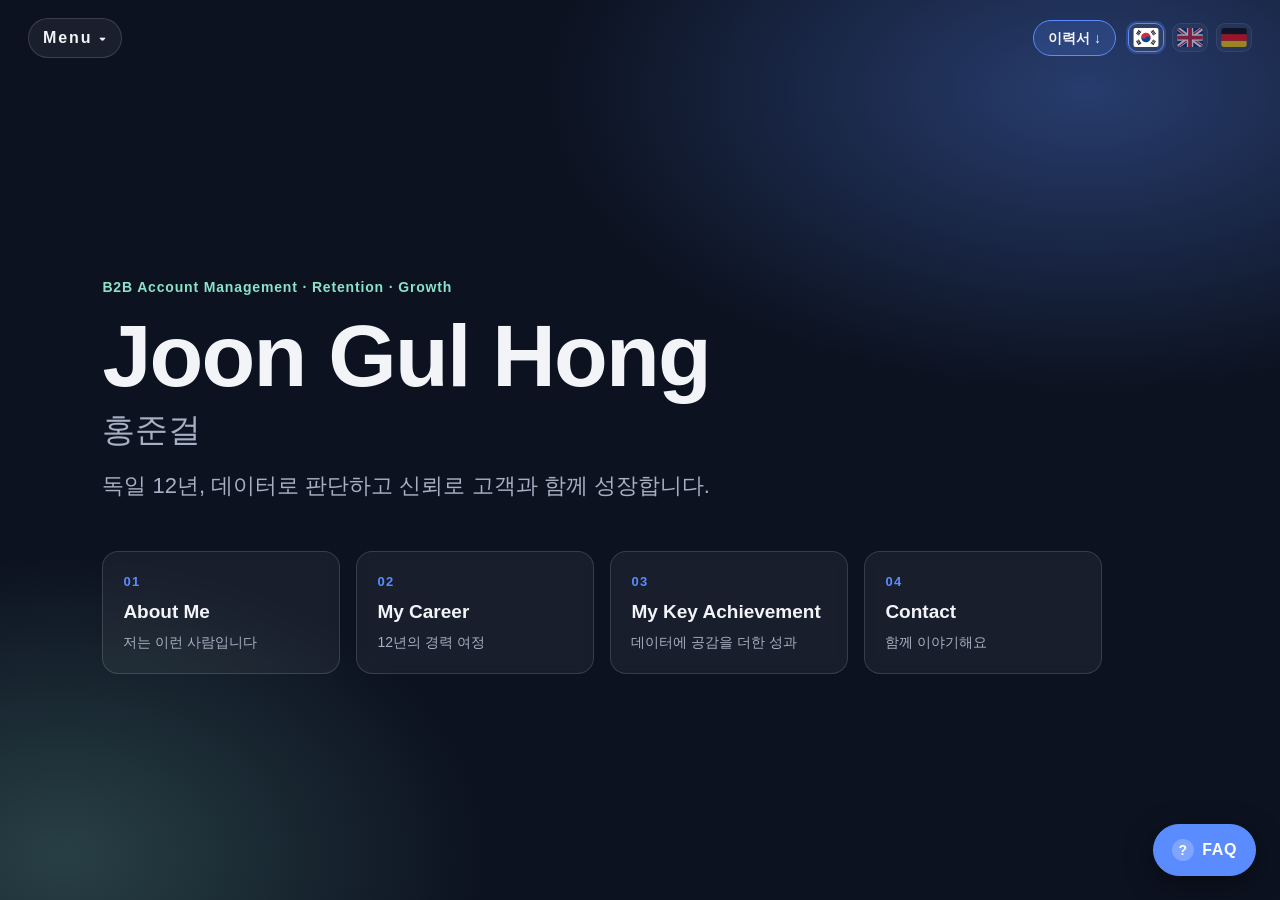
==== commit 2c4acbd3: "Add résumé download button to the header on all pages Co-Authored-By: Claude Sonnet 5.5 <noreply@ant" ====
--- a/index.html
+++ b/index.html
@@ -5,7 +5,7 @@
   <meta name="viewport" content="width=device-width, initial-scale=1">
   <title>Joon Gul Hong | Portfolio</title>
   <meta name="description" content="Joon Gul Hong - B2B Account Management Portfolio">
-  <link rel="stylesheet" href="style.css?v=20">
+  <link rel="stylesheet" href="style.css?v=23">
 </head>
 <body class="home">
   <header class="top">
@@ -21,10 +21,13 @@
         <li><a href="contact.html" data-ko="Contact" data-en="Contact" data-de="Kontakt">Contact</a></li>
       </ul>
     </div>
-    <div class="langs" role="group" aria-label="Language">
+    <div class="top-r">
+      <a class="cv-btn" id="cv-btn" href="files/Joon-Gul-Hong_Resume_KO.pdf" download data-ko="이력서 ↓" data-en="Résumé ↓" data-de="Lebenslauf ↓">이력서 ↓</a>
+      <div class="langs" role="group" aria-label="Language">
       <button type="button" class="flag" data-lang="ko" aria-pressed="true" aria-label="한국어" title="한국어"><img src="images/flags/kr.svg" alt="" width="26" height="19"></button>
       <button type="button" class="flag" data-lang="en" aria-pressed="false" aria-label="English" title="English"><img src="images/flags/gb.svg" alt="" width="26" height="19"></button>
       <button type="button" class="flag" data-lang="de" aria-pressed="false" aria-label="Deutsch" title="Deutsch"><img src="images/flags/de.svg" alt="" width="26" height="19"></button>
+    </div>
     </div>
   </header>
 
@@ -64,7 +67,7 @@
     </nav>
   </main>
 
-  <script src="script.js?v=16"></script>
-  <script src="faq.js?v=2"></script>
+  <script src="script.js?v=18"></script>
+  <script src="faq.js?v=5"></script>
 </body>
 </html>
--- a/style.css
+++ b/style.css
@@ -461,3 +461,21 @@
 .faq-send:hover{filter:brightness(1.1)}
 .faq-note{margin:0;padding:0 16px 12px;color:var(--muted);font-size:12px}
 @media (max-width:520px){.faq-fab{right:16px;bottom:16px}.faq-panel{right:16px;bottom:72px}}
+
+.dl{display:inline-block;margin-top:4px;padding:10px 18px;border-radius:999px;border:1px solid var(--accent2);background:rgba(139,227,201,.1);color:var(--fg);font-weight:700}
+.dl:hover{background:rgba(139,227,201,.22)}
+
+/* ===== About: 강점 카드 (큰 숫자 + 증거) ===== */
+.strn{display:flex;flex-direction:column;gap:10px;padding:24px}
+.strn .big{display:block;font-size:clamp(24px,3vw,32px);font-weight:800;color:var(--accent2);letter-spacing:-.02em;line-height:1.15}
+.strn h3{margin:0;font-size:15px;color:var(--muted);font-weight:600}
+.strn .claim{color:var(--fg);font-size:17px;font-weight:600;line-height:1.45}
+.strn .ev{color:var(--muted);font-size:15px;line-height:1.65;flex:1}
+.strn .more{color:var(--accent);font-size:14px;font-weight:600;text-decoration:none;margin-top:4px}
+.strn .more:hover{text-decoration:underline}
+
+/* 상단 이력서 다운로드 버튼 */
+.top-r{display:flex;align-items:center;gap:12px}
+.cv-btn{font-size:14px;font-weight:700;color:var(--fg);background:rgba(91,140,255,.18);border:1px solid var(--accent);border-radius:999px;padding:6px 14px;white-space:nowrap}
+.cv-btn:hover{background:rgba(91,140,255,.32)}
+@media(max-width:600px){.top-r{gap:8px}.cv-btn{font-size:13px;padding:5px 11px}}
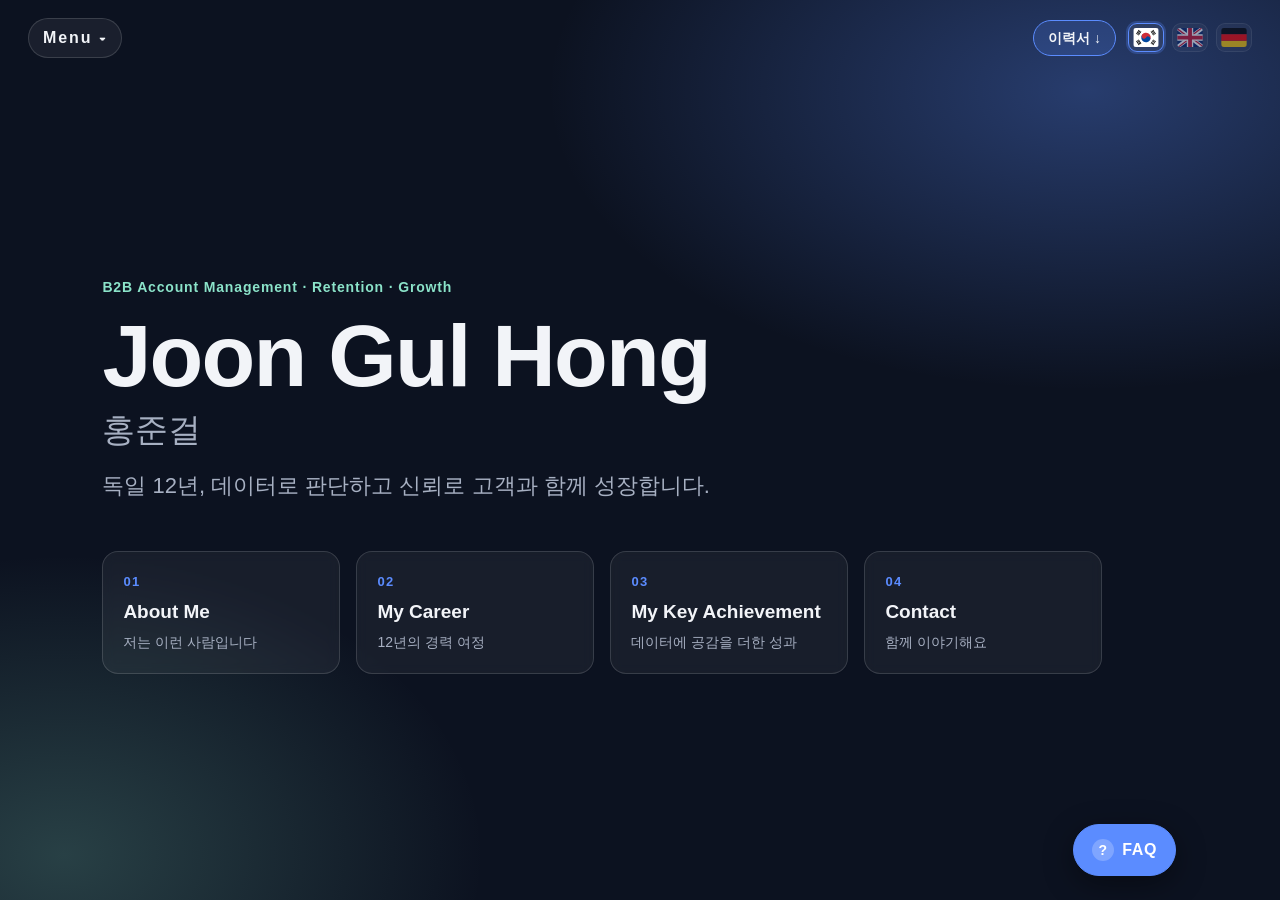
==== commit 1f2604f6: "Place FAQ button beside the Channel Talk button instead of under it Co-Authored-By: Claude Sonnet 5." ====
--- a/index.html
+++ b/index.html
@@ -5,7 +5,7 @@
   <meta name="viewport" content="width=device-width, initial-scale=1">
   <title>Joon Gul Hong | Portfolio</title>
   <meta name="description" content="Joon Gul Hong - B2B Account Management Portfolio">
-  <link rel="stylesheet" href="style.css?v=23">
+  <link rel="stylesheet" href="style.css?v=25">
 </head>
 <body class="home">
   <header class="top">
@@ -69,5 +69,6 @@
 
   <script src="script.js?v=18"></script>
   <script src="faq.js?v=5"></script>
+  <script src="channeltalk.js?v=2"></script>
 </body>
 </html>
--- a/style.css
+++ b/style.css
@@ -435,11 +435,11 @@
 .cempty{color:var(--muted)}
 
 /* ===== FAQ 위젯 ===== */
-.faq-fab{position:fixed;right:24px;bottom:24px;z-index:30;display:flex;align-items:center;gap:8px;padding:12px 18px;border-radius:999px;border:1px solid var(--accent);background:var(--accent);color:#fff;font:inherit;font-weight:800;letter-spacing:.04em;cursor:pointer;box-shadow:0 8px 30px rgba(0,0,0,.4)}
+.faq-fab{position:fixed;right:104px;bottom:24px;z-index:30;display:flex;align-items:center;gap:8px;padding:12px 18px;border-radius:999px;border:1px solid var(--accent);background:var(--accent);color:#fff;font:inherit;font-weight:800;letter-spacing:.04em;cursor:pointer;box-shadow:0 8px 30px rgba(0,0,0,.4)}
 .faq-fab:hover{filter:brightness(1.1)}
 .faq-fab:focus-visible,.faq-chip:focus-visible,.faq-close:focus-visible,.faq-input:focus-visible,.faq-send:focus-visible{outline:2px solid var(--accent2);outline-offset:2px}
 .faq-fab-ico{display:inline-grid;place-items:center;width:22px;height:22px;border-radius:50%;background:rgba(255,255,255,.22);font-size:14px}
-.faq-panel{position:fixed;right:24px;bottom:84px;z-index:30;width:min(400px,calc(100vw - 32px));max-height:min(620px,calc(100vh - 120px));display:flex;flex-direction:column;border:1px solid var(--line);border-radius:18px;background:rgba(12,18,32,.97);backdrop-filter:blur(10px);box-shadow:0 18px 50px rgba(0,0,0,.55);overflow:hidden}
+.faq-panel{position:fixed;right:24px;bottom:104px;z-index:30;width:min(400px,calc(100vw - 32px));max-height:min(620px,calc(100vh - 140px));display:flex;flex-direction:column;border:1px solid var(--line);border-radius:18px;background:rgba(12,18,32,.97);backdrop-filter:blur(10px);box-shadow:0 18px 50px rgba(0,0,0,.55);overflow:hidden}
 .faq-panel[hidden]{display:none}
 .faq-head{display:flex;justify-content:space-between;align-items:center;padding:14px 16px;border-bottom:1px solid var(--line)}
 .faq-title{font-size:16px}
@@ -460,7 +460,7 @@
 .faq-send{font:inherit;font-weight:700;color:#fff;padding:10px 16px;border-radius:12px;border:0;background:var(--accent);cursor:pointer}
 .faq-send:hover{filter:brightness(1.1)}
 .faq-note{margin:0;padding:0 16px 12px;color:var(--muted);font-size:12px}
-@media (max-width:520px){.faq-fab{right:16px;bottom:16px}.faq-panel{right:16px;bottom:72px}}
+@media (max-width:520px){.faq-fab{right:84px;bottom:16px}.faq-panel{right:16px;bottom:84px}}
 
 .dl{display:inline-block;margin-top:4px;padding:10px 18px;border-radius:999px;border:1px solid var(--accent2);background:rgba(139,227,201,.1);color:var(--fg);font-weight:700}
 .dl:hover{background:rgba(139,227,201,.22)}
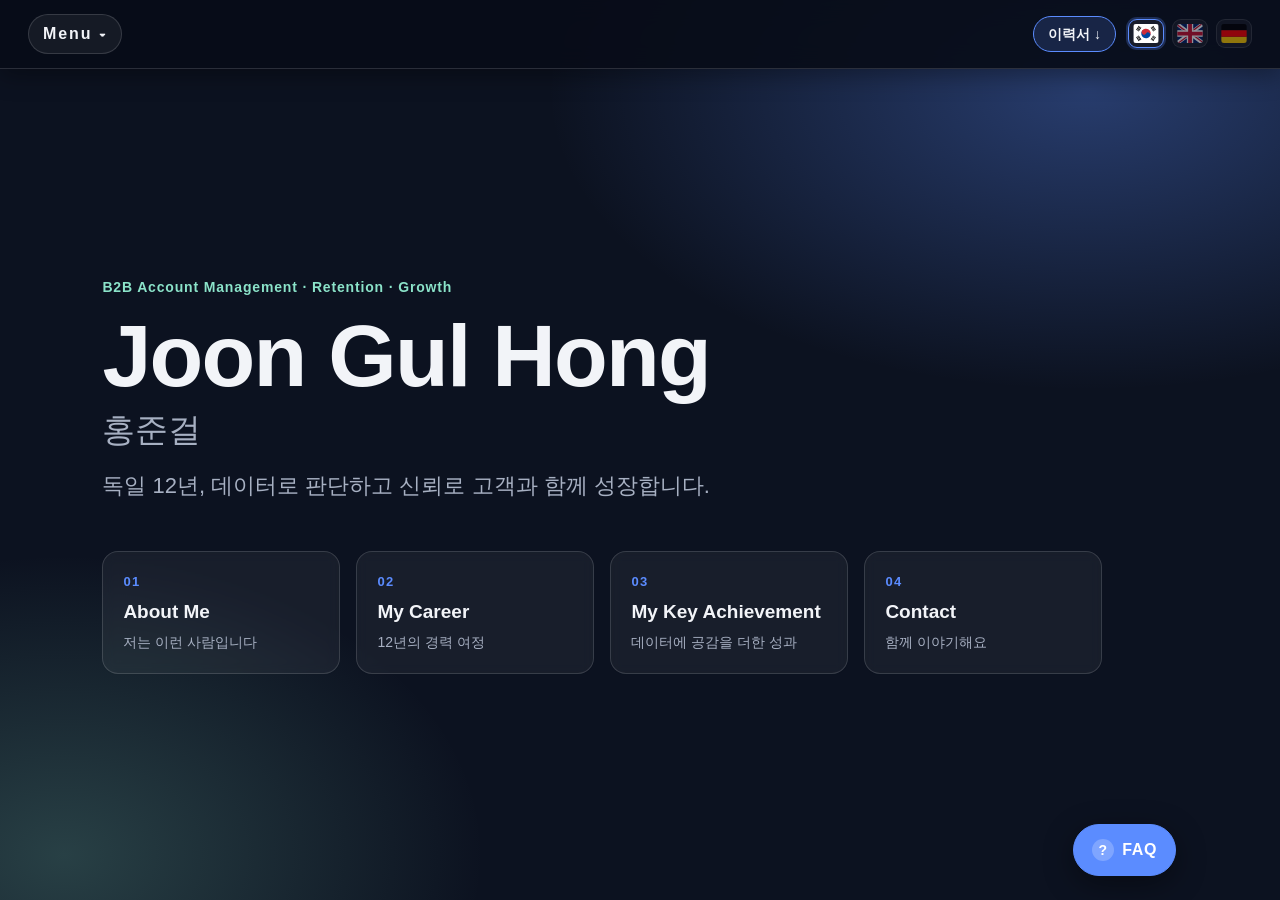
==== commit 8f1c31d4: "Fix top bar: dark translucent background, stays pinned on scroll Co-Authored-By: Claude Sonnet 5.5 <" ====
--- a/index.html
+++ b/index.html
@@ -5,7 +5,7 @@
   <meta name="viewport" content="width=device-width, initial-scale=1">
   <title>Joon Gul Hong | Portfolio</title>
   <meta name="description" content="Joon Gul Hong - B2B Account Management Portfolio">
-  <link rel="stylesheet" href="style.css?v=25">
+  <link rel="stylesheet" href="style.css?v=27">
 </head>
 <body class="home">
   <header class="top">
@@ -68,7 +68,7 @@
   </main>
 
   <script src="script.js?v=18"></script>
-  <script src="faq.js?v=5"></script>
+  <script src="faq.js?v=6"></script>
   <script src="channeltalk.js?v=2"></script>
 </body>
 </html>
--- a/style.css
+++ b/style.css
@@ -20,9 +20,13 @@
 
 /* 상단 바 */
 .top{
-  position:fixed;top:0;left:0;right:0;z-index:5;
+  position:fixed;top:0;left:0;right:0;z-index:20;
   display:flex;justify-content:space-between;align-items:center;
-  padding:18px 28px;
+  padding:14px 28px;
+  background:rgba(8,12,24,.92);
+  -webkit-backdrop-filter:blur(12px);backdrop-filter:blur(12px);
+  border-bottom:1px solid var(--line);
+  box-shadow:0 6px 24px rgba(0,0,0,.35);
 }
 /* JGH 드롭다운 메뉴 */
 .dropdown{position:relative}
@@ -392,7 +396,7 @@
   .sec{padding:56px 24px}
   .sec.first{padding-top:120px}
   .slide{padding:96px 24px 40px;gap:36px}
-  .top{padding:14px 18px}
+  .top{padding:10px 14px}
 }
 
 /* ===== My Career v2: 세로 타임라인 + Uber 상세 ===== */
